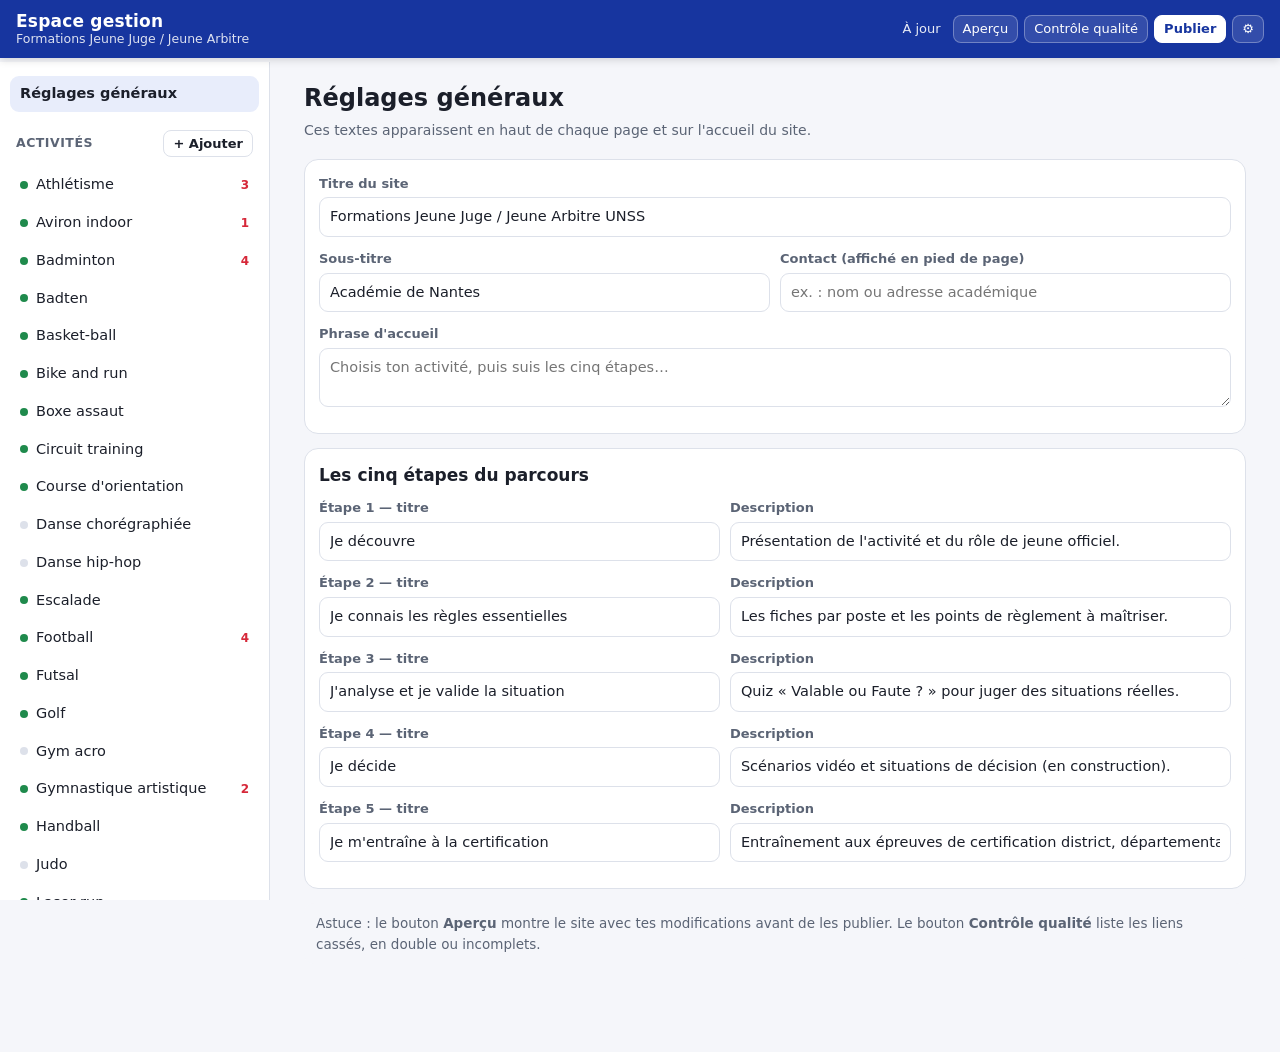
==== site/admin.html @ a2265fb1 "Initial commit" ====
<!doctype html>
<html lang="fr">
<head>
<meta charset="utf-8">
<meta name="viewport" content="width=device-width, initial-scale=1">
<meta name="robots" content="noindex">
<title>Espace gestion — Formations JA/JJ</title>
<link rel="stylesheet" href="assets/app.css">
<link rel="stylesheet" href="assets/admin.css">
</head>
<body class="admin">
<header class="top">
  <div class="top-in">
    <a class="marque" href="index.html"><b>Espace gestion</b><span id="a-sous">Formations Jeune Juge / Jeune Arbitre</span></a>
    <nav class="a-actions">
      <span id="etat" class="etat" role="status" aria-live="polite"></span>
      <button class="btn petit" id="b-apercu" title="Voir le site avec les modifications non publiées">Aperçu</button>
      <button class="btn petit" id="b-qualite">Contrôle qualité</button>
      <button class="btn petit prim" id="b-publier">Publier</button>
      <button class="btn petit" id="b-reglages" aria-label="Réglages de publication">⚙</button>
    </nav>
  </div>
</header>
<div class="a-cadre">
  <aside class="a-cote" aria-label="Activités">
    <button class="a-lien" data-vue="general">Réglages généraux</button>
    <div class="a-cote-titre">Activités <button class="btn petit" id="b-ajout-sport">+ Ajouter</button></div>
    <ul id="liste-sports"></ul>
    <div class="a-cote-pied">
      <button class="btn petit" id="b-export">Télécharger les fichiers (.zip)</button>
      <label class="btn petit">Importer un data.json<input type="file" id="f-import" accept=".json,application/json" hidden></label>
    </div>
  </aside>
  <main id="ed" class="a-main" tabindex="-1"><p>Chargement…</p></main>
</div>

<dialog id="dlg" class="a-dlg"><div id="dlg-in"></div></dialog>
<script src="assets/commun.js"></script>
<script src="assets/zip.js"></script>
<script src="assets/admin.js"></script>
</body>
</html>
---- site/assets/app.css ----
:root{
  --bleu:#17359f; --bleu-f:#0f2470; --bleu-c:#e8edfb; --rouge:#d62839; --vert:#1f8a4c; --vert-c:#e3f4ea; --rouge-c:#fbe6e8;
  --fond:#f5f6fa; --carte:#fff; --texte:#1b1f2a; --doux:#5b6475; --bord:#dde1ea; --ombre:0 1px 3px rgba(20,30,60,.08),0 4px 14px rgba(20,30,60,.06);
  --e1:#2a9d8f; --e2:#e9a23b; --e3:#5b6cd6; --e4:#c05ac2; --e5:#d0573f;
  --r:14px; font-family:system-ui,-apple-system,"Segoe UI",Roboto,"Helvetica Neue",Arial,sans-serif;
}
@media (prefers-color-scheme:dark){:root:not([data-theme=light]){
  --fond:#11141c; --carte:#1a1f2b; --texte:#e9ecf3; --doux:#a3abbd; --bord:#2c3344; --bleu-c:#1f2a4d; --vert-c:#16321f; --rouge-c:#3a1a1e; --ombre:none;
}}
*{box-sizing:border-box}
html{-webkit-text-size-adjust:100%}
body{margin:0;background:var(--fond);color:var(--texte);line-height:1.5;font-size:16px}
a{color:inherit}
button{font:inherit;cursor:pointer}
:focus-visible{outline:3px solid #ffbf47;outline-offset:2px}
#app:focus{outline:none}
.sr{position:absolute;width:1px;height:1px;overflow:hidden;clip:rect(0 0 0 0)}

/* En-tête */
.top{background:var(--bleu);color:#fff;position:sticky;top:0;z-index:20;box-shadow:0 2px 8px rgba(0,0,0,.15)}
.top-in{max-width:1180px;margin:0 auto;padding:12px 16px;display:flex;align-items:center;gap:14px}
.marque{display:flex;flex-direction:column;text-decoration:none;line-height:1.15;min-width:0}
.marque b{font-size:17px;letter-spacing:.2px}
.marque span{font-size:12.5px;opacity:.85}
.top nav{margin-left:auto;display:flex;gap:6px}
.top nav a{color:#fff;text-decoration:none;font-size:14px;padding:7px 11px;border-radius:9px;background:rgba(255,255,255,.12)}
.top nav a:hover{background:rgba(255,255,255,.22)}

main{max-width:1180px;margin:0 auto;padding:22px 16px 60px}
.fil{font-size:14px;color:var(--doux);margin:0 0 14px}
.fil a{color:var(--bleu);text-decoration:none}
@media (prefers-color-scheme:dark){:root:not([data-theme=light]) .fil a{color:#9fb3ff}}

/* Accueil */
.hero{display:grid;gap:6px;margin-bottom:18px}
.hero h1{margin:0;font-size:clamp(22px,4vw,30px);line-height:1.2}
.hero p{margin:0;color:var(--doux);max-width:70ch}
.outils{display:flex;gap:10px;flex-wrap:wrap;margin:16px 0 20px}
.recherche{flex:1;min-width:220px;padding:11px 14px;border:1px solid var(--bord);border-radius:11px;background:var(--carte);color:var(--texte);font-size:16px}
.etapes-legende{display:flex;gap:8px;flex-wrap:wrap;margin:0 0 20px;padding:0;list-style:none}
.etapes-legende li{display:flex;align-items:center;gap:7px;font-size:13.5px;background:var(--carte);border:1px solid var(--bord);border-radius:999px;padding:5px 11px 5px 5px}
.pastille{width:24px;height:24px;border-radius:50%;display:inline-grid;place-items:center;color:#fff;font-weight:700;font-size:13px;flex:none}
.e1{background:var(--e1)}.e2{background:var(--e2)}.e3{background:var(--e3)}.e4{background:var(--e4)}.e5{background:var(--e5)}

.grille{display:grid;grid-template-columns:repeat(auto-fill,minmax(210px,1fr));gap:14px}
.sport{background:var(--carte);border:1px solid var(--bord);border-radius:var(--r);padding:16px;text-decoration:none;display:flex;flex-direction:column;gap:10px;box-shadow:var(--ombre);transition:transform .12s,border-color .12s;min-height:118px}
.sport:hover{transform:translateY(-2px);border-color:var(--bleu)}
.sport h2{margin:0;font-size:17px;line-height:1.25}
.sport .ini{width:42px;height:42px;border-radius:11px;background:var(--bleu-c);color:var(--bleu);display:grid;place-items:center;font-weight:800;font-size:16px}
@media (prefers-color-scheme:dark){:root:not([data-theme=light]) .sport .ini{color:#b9c6ff}}
.jauge{display:flex;gap:4px;margin-top:auto}
.jauge i{flex:1;height:6px;border-radius:3px;background:var(--bord)}
.jauge i.ok.e1{background:var(--e1)}.jauge i.ok.e2{background:var(--e2)}.jauge i.ok.e3{background:var(--e3)}.jauge i.ok.e4{background:var(--e4)}.jauge i.ok.e5{background:var(--e5)}
.sport.inactif{opacity:.62;box-shadow:none;cursor:default}
.sport.inactif:hover{transform:none;border-color:var(--bord)}
.badge{display:inline-block;font-size:12px;font-weight:600;padding:2px 8px;border-radius:999px;background:var(--bord);color:var(--doux);width:max-content}

/* Page sport */
.entete-sport{display:flex;align-items:center;gap:14px;margin-bottom:18px}
.entete-sport .ini{width:54px;height:54px;border-radius:14px;background:var(--bleu);color:#fff;display:grid;place-items:center;font-weight:800;font-size:20px;flex:none}
.entete-sport h1{margin:0;font-size:clamp(22px,4vw,30px)}
.parcours{display:grid;gap:14px}
.etape{background:var(--carte);border:1px solid var(--bord);border-radius:var(--r);box-shadow:var(--ombre);overflow:hidden}
.etape > header{display:flex;gap:12px;align-items:flex-start;padding:15px 16px;border-left:6px solid var(--c,var(--bleu))}
.etape > header .pastille{width:32px;height:32px;font-size:15px}
.etape h2{margin:0;font-size:18px}
.etape header p{margin:2px 0 0;color:var(--doux);font-size:14px}
.items{list-style:none;margin:0;padding:4px 12px 14px;display:grid;grid-template-columns:repeat(auto-fill,minmax(250px,1fr));gap:8px}
.groupe-titre{grid-column:1/-1;font-size:13px;font-weight:700;text-transform:uppercase;letter-spacing:.5px;color:var(--doux);margin:8px 4px 0}
.item{display:flex;align-items:center;gap:10px;width:100%;text-align:left;background:var(--fond);border:1px solid var(--bord);border-radius:11px;padding:10px 12px;color:var(--texte);text-decoration:none;min-height:52px}
.item:hover{border-color:var(--bleu);background:var(--bleu-c)}
.item .ico{width:30px;height:30px;border-radius:8px;display:grid;place-items:center;flex:none;font-size:12px;font-weight:800;color:#fff}
.item .t{flex:1;min-width:0;font-size:14.5px;line-height:1.3}
.item .t small{display:block;color:var(--doux);font-size:12px}
.ico.doc{background:#3d6fd8}.ico.slides{background:#e2a12b}.ico.sheet{background:#2f9e5a}.ico.quiz{background:var(--e3)}.ico.wayground{background:#8b3fa8}.ico.lien,.ico.sharepoint{background:#68758a}.ico.video{background:#d0573f}
.vide{color:var(--doux);font-size:14px;padding:4px 16px 16px;margin:0}
.alerte{background:var(--rouge-c);border:1px solid var(--rouge);border-radius:10px;padding:8px 10px;font-size:13px;margin-top:4px}

/* Visionneuse */
dialog.vision{width:min(1100px,96vw);height:min(92vh,900px);padding:0;border:none;border-radius:16px;background:var(--carte);color:var(--texte);box-shadow:0 20px 60px rgba(0,0,0,.35)}
dialog.vision::backdrop{background:rgba(10,15,30,.6)}
.vision-in{display:flex;flex-direction:column;height:100%}
.vision-bar{display:flex;align-items:center;gap:10px;padding:10px 12px;border-bottom:1px solid var(--bord)}
.vision-bar h2{font-size:16px;margin:0;flex:1;min-width:0;overflow:hidden;text-overflow:ellipsis;white-space:nowrap}
.vision iframe{flex:1;border:0;width:100%;background:#fff}
.btn{display:inline-flex;align-items:center;gap:6px;border:1px solid var(--bord);background:var(--carte);color:var(--texte);border-radius:10px;padding:8px 13px;font-size:14.5px;text-decoration:none;line-height:1.2}
.btn:hover{border-color:var(--bleu)}
.btn.prim{background:var(--bleu);border-color:var(--bleu);color:#fff}
.btn.prim:hover{background:var(--bleu-f)}
.btn.dang{color:var(--rouge);border-color:var(--rouge)}
.btn.petit{padding:5px 9px;font-size:13px;border-radius:8px}

/* Quiz */
.quiz-tete{background:var(--carte);border:1px solid var(--bord);border-radius:var(--r);padding:18px;box-shadow:var(--ombre);margin-bottom:16px}
.quiz-tete .sur{font-size:12.5px;font-weight:700;letter-spacing:.6px;text-transform:uppercase;color:var(--e3)}
.quiz-tete h1{margin:4px 0 6px;font-size:clamp(21px,3.6vw,28px)}
.quiz-tete p{margin:0;color:var(--doux)}
.score{position:sticky;top:64px;z-index:5;display:flex;gap:10px;align-items:center;flex-wrap:wrap;background:var(--carte);border:1px solid var(--bord);border-radius:12px;padding:10px 12px;margin-bottom:14px;box-shadow:var(--ombre)}
.score .barre{flex:1;min-width:120px;height:8px;background:var(--bord);border-radius:4px;overflow:hidden}
.score .barre i{display:block;height:100%;background:var(--e3);width:0;transition:width .25s}
.score b{font-variant-numeric:tabular-nums}
.theme-titre{font-size:15px;font-weight:700;margin:22px 2px 10px;color:var(--bleu)}
@media (prefers-color-scheme:dark){:root:not([data-theme=light]) .theme-titre{color:#9fb3ff}}
.q{background:var(--carte);border:1px solid var(--bord);border-radius:12px;padding:14px;margin-bottom:10px}
.q .num{font-size:12px;font-weight:800;color:var(--doux)}
.q p{margin:4px 0 12px;font-size:16px}
.choix{display:flex;gap:8px;flex-wrap:wrap}
.choix button{flex:1;min-width:120px;border:2px solid var(--bord);background:var(--fond);color:var(--texte);border-radius:10px;padding:10px;font-weight:700}
.choix button[data-r=valable]:hover:not(:disabled){border-color:var(--vert)}
.choix button[data-r=faute]:hover:not(:disabled){border-color:var(--rouge)}
.choix button:disabled{cursor:default;opacity:.55}
.choix button.pris{opacity:1}
.q.juste{border-color:var(--vert)}
.q.faux{border-color:var(--rouge)}
.retour{margin-top:10px;padding:10px 12px;border-radius:10px;font-size:14.5px}
.q.juste .retour{background:var(--vert-c)}
.q.faux .retour{background:var(--rouge-c)}
.retour b{display:block;margin-bottom:2px}
.bilan{background:var(--carte);border:2px solid var(--e3);border-radius:var(--r);padding:20px;text-align:center;margin-top:18px}
.bilan .gros{font-size:42px;font-weight:800;color:var(--e3)}
.options-quiz{display:flex;gap:8px;flex-wrap:wrap;margin-top:12px}

footer.pied{max-width:1180px;margin:0 auto;padding:20px 16px 40px;color:var(--doux);font-size:13px;border-top:1px solid var(--bord)}
.apercu{background:#ffbf47;color:#222;text-align:center;font-size:14px;padding:6px 10px;font-weight:600}

@media (max-width:600px){
  .top nav a.secondaire{display:none}
  .items{grid-template-columns:1fr}
  .score{top:58px}
}
@media print{.top,.score,.options-quiz,footer{display:none}.q{break-inside:avoid}}
---- site/assets/admin.css ----
.admin .top-in{max-width:none}
.a-actions{display:flex;align-items:center;gap:6px;flex-wrap:wrap}
.admin .top .btn{background:rgba(255,255,255,.12);color:#fff;border-color:rgba(255,255,255,.3)}
.admin .top .btn.prim{background:#fff;color:var(--bleu);border-color:#fff;font-weight:700}
.etat{font-size:13px;opacity:.9;margin-right:6px}
.etat.modif::before{content:"● ";color:#ffbf47}
.a-cadre{display:grid;grid-template-columns:270px 1fr;min-height:calc(100vh - 62px)}
.a-cote{border-right:1px solid var(--bord);background:var(--carte);padding:14px 10px;position:sticky;top:62px;height:calc(100vh - 62px);overflow:auto;display:flex;flex-direction:column;gap:6px}
.a-cote ul{list-style:none;margin:0;padding:0;display:grid;gap:2px}
.a-lien{display:flex;align-items:center;gap:8px;width:100%;text-align:left;background:none;border:0;border-radius:9px;padding:7px 10px;color:var(--texte);font-size:14.5px}
.a-lien:hover{background:var(--fond)}
.a-lien.actif{background:var(--bleu-c);font-weight:700}
.a-lien .pt{width:8px;height:8px;border-radius:50%;flex:none;background:var(--vert)}
.a-lien .pt.off{background:var(--bord)}
.a-lien .nb{margin-left:auto;font-size:12px;color:var(--rouge);font-weight:700}
.a-cote-titre{display:flex;align-items:center;justify-content:space-between;font-size:12.5px;font-weight:700;text-transform:uppercase;letter-spacing:.5px;color:var(--doux);margin:12px 6px 4px}
.a-cote-pied{margin-top:auto;display:grid;gap:6px;padding-top:12px;border-top:1px solid var(--bord)}
.a-main{padding:22px clamp(14px,3vw,34px) 80px;max-width:1100px;width:100%}
.a-main h1{margin:0 0 4px;font-size:24px}
.a-aide{color:var(--doux);font-size:14px;margin:0 0 18px}
.champ{display:grid;gap:4px;margin-bottom:12px}
.champ label,.lab{font-size:13px;font-weight:700;color:var(--doux)}
.admin input[type=text],.admin input[type=url],.admin input[type=password],.admin input:not([type]),.admin select,.admin textarea{width:100%;font:inherit;font-size:14.5px;padding:8px 10px;border:1px solid var(--bord);border-radius:9px;background:var(--carte);color:var(--texte)}
.admin textarea{resize:vertical;min-height:58px;line-height:1.4}
.ligne{display:flex;gap:10px;flex-wrap:wrap;align-items:end}
.ligne > *{flex:1;min-width:180px}
.bloc{background:var(--carte);border:1px solid var(--bord);border-radius:var(--r);padding:14px;margin-bottom:14px}
.bloc > h2{margin:0 0 10px;font-size:17px;display:flex;align-items:center;gap:10px}
.rang{display:grid;grid-template-columns:150px 1fr 1.4fr 150px auto;gap:6px;align-items:start;padding:8px;border:1px solid var(--bord);border-radius:10px;margin-bottom:6px;background:var(--fond)}
.rang .act{display:flex;gap:4px}
.rang .act .btn{padding:6px 8px}
.rang .msg{grid-column:1/-1;font-size:12.5px}
.msg.ko{color:var(--rouge)} .msg.av{color:#a86600}
@media (prefers-color-scheme:dark){:root:not([data-theme=light]) .msg.av{color:#ffbf47}}
.vide-ed{color:var(--doux);font-size:14px;margin:4px 0 8px}
.qrow{display:grid;grid-template-columns:34px 1fr 120px 1fr auto;gap:6px;align-items:start;padding:8px;border:1px solid var(--bord);border-radius:10px;margin-bottom:6px;background:var(--fond)}
.qrow .n{font-weight:800;color:var(--doux);font-size:13px;padding-top:9px}
.qrow select.valable{border-color:var(--vert)} .qrow select.faute{border-color:var(--rouge)}
.liste-q{display:grid;gap:8px}
.anomalie{display:flex;gap:10px;align-items:flex-start;padding:9px 11px;border-radius:10px;border:1px solid var(--bord);background:var(--carte);margin-bottom:6px;font-size:14px}
.anomalie .niv{font-size:11px;font-weight:800;padding:2px 7px;border-radius:999px;color:#fff;flex:none;margin-top:1px}
.niv.err{background:var(--rouge)} .niv.att{background:#c98200} .niv.inf{background:#68758a}
.anomalie a,.anomalie button.lien{color:var(--bleu);background:none;border:0;padding:0;text-decoration:underline;font-size:inherit}
.a-dlg{border:0;border-radius:16px;padding:0;width:min(720px,94vw);background:var(--carte);color:var(--texte);box-shadow:0 20px 60px rgba(0,0,0,.35)}
.a-dlg::backdrop{background:rgba(10,15,30,.55)}
#dlg-in{padding:20px}
#dlg-in h2{margin:0 0 10px}
.pied-dlg{display:flex;gap:8px;justify-content:flex-end;margin-top:14px;flex-wrap:wrap}
.note{font-size:13.5px;color:var(--doux);background:var(--fond);border-radius:10px;padding:10px 12px;margin:8px 0}
.note code{font-size:12.5px}
.sticky-bas{position:sticky;bottom:0;background:var(--fond);padding:10px 0;display:flex;gap:8px;flex-wrap:wrap;border-top:1px solid var(--bord);margin-top:16px}
@media (max-width:900px){
  .a-cadre{grid-template-columns:1fr}
  .a-cote{position:static;height:auto;max-height:none;border-right:0;border-bottom:1px solid var(--bord)}
  .rang{grid-template-columns:1fr 1fr}
  .rang .act{grid-column:1/-1}
  .qrow{grid-template-columns:28px 1fr}
  .qrow > *:not(.n){grid-column:2}
}
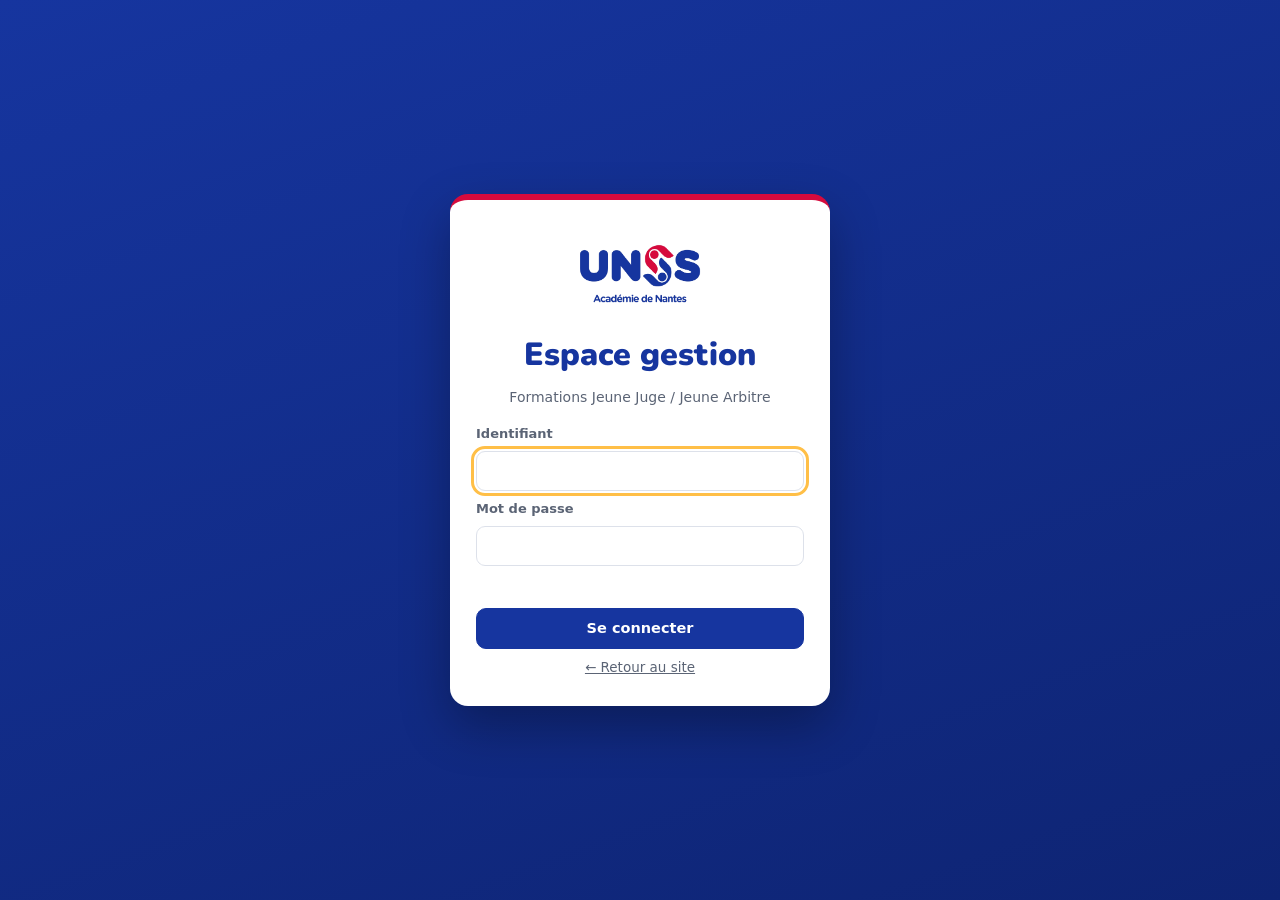
==== commit e049c6f8: "go" ====
--- a/site/admin.html
+++ b/site/admin.html
@@ -35,6 +35,7 @@
 </div>
 
 <dialog id="dlg" class="a-dlg"><div id="dlg-in"></div></dialog>
+<script src="assets/acces.js"></script>
 <script src="assets/commun.js"></script>
 <script src="assets/zip.js"></script>
 <script src="assets/admin.js"></script>
--- a/site/assets/app.css
+++ b/site/assets/app.css
@@ -1,12 +1,9 @@
 :root{
-  --bleu:#17359f; --bleu-f:#0f2470; --bleu-c:#e8edfb; --rouge:#d62839; --vert:#1f8a4c; --vert-c:#e3f4ea; --rouge-c:#fbe6e8;
+  --bleu:#16359f; --bleu-f:#0e2473; --bleu-c:#e9edf9; --rouge:#d60a3d; --rouge-f:#a8072f; --vert:#1f8a4c; --vert-c:#e3f4ea; --rouge-c:#fbe6e8;
   --fond:#f5f6fa; --carte:#fff; --texte:#1b1f2a; --doux:#5b6475; --bord:#dde1ea; --ombre:0 1px 3px rgba(20,30,60,.08),0 4px 14px rgba(20,30,60,.06);
-  --e1:#2a9d8f; --e2:#e9a23b; --e3:#5b6cd6; --e4:#c05ac2; --e5:#d0573f;
+  --e1:#1f5fc4; --e2:#e3a300; --e3:#2e9d4b; --e4:#e2553f; --e5:#7b4fc4; color-scheme:light;
   --r:14px; font-family:system-ui,-apple-system,"Segoe UI",Roboto,"Helvetica Neue",Arial,sans-serif;
 }
-@media (prefers-color-scheme:dark){:root:not([data-theme=light]){
-  --fond:#11141c; --carte:#1a1f2b; --texte:#e9ecf3; --doux:#a3abbd; --bord:#2c3344; --bleu-c:#1f2a4d; --vert-c:#16321f; --rouge-c:#3a1a1e; --ombre:none;
-}}
 *{box-sizing:border-box}
 html{-webkit-text-size-adjust:100%}
 body{margin:0;background:var(--fond);color:var(--texte);line-height:1.5;font-size:16px}
@@ -29,7 +26,6 @@
 main{max-width:1180px;margin:0 auto;padding:22px 16px 60px}
 .fil{font-size:14px;color:var(--doux);margin:0 0 14px}
 .fil a{color:var(--bleu);text-decoration:none}
-@media (prefers-color-scheme:dark){:root:not([data-theme=light]) .fil a{color:#9fb3ff}}
 
 /* Accueil */
 .hero{display:grid;gap:6px;margin-bottom:18px}
@@ -47,7 +43,6 @@
 .sport:hover{transform:translateY(-2px);border-color:var(--bleu)}
 .sport h2{margin:0;font-size:17px;line-height:1.25}
 .sport .ini{width:42px;height:42px;border-radius:11px;background:var(--bleu-c);color:var(--bleu);display:grid;place-items:center;font-weight:800;font-size:16px}
-@media (prefers-color-scheme:dark){:root:not([data-theme=light]) .sport .ini{color:#b9c6ff}}
 .jauge{display:flex;gap:4px;margin-top:auto}
 .jauge i{flex:1;height:6px;border-radius:3px;background:var(--bord)}
 .jauge i.ok.e1{background:var(--e1)}.jauge i.ok.e2{background:var(--e2)}.jauge i.ok.e3{background:var(--e3)}.jauge i.ok.e4{background:var(--e4)}.jauge i.ok.e5{background:var(--e5)}
@@ -100,7 +95,6 @@
 .score .barre i{display:block;height:100%;background:var(--e3);width:0;transition:width .25s}
 .score b{font-variant-numeric:tabular-nums}
 .theme-titre{font-size:15px;font-weight:700;margin:22px 2px 10px;color:var(--bleu)}
-@media (prefers-color-scheme:dark){:root:not([data-theme=light]) .theme-titre{color:#9fb3ff}}
 .q{background:var(--carte);border:1px solid var(--bord);border-radius:12px;padding:14px;margin-bottom:10px}
 .q .num{font-size:12px;font-weight:800;color:var(--doux)}
 .q p{margin:4px 0 12px;font-size:16px}
@@ -129,3 +123,145 @@
   .score{top:58px}
 }
 @media print{.top,.score,.options-quiz,footer{display:none}.q{break-inside:avoid}}
+
+/* ===== Charte UNSS : bandeau, accueil, page activité ===== */
+.top{background:var(--bleu);border-bottom:5px solid var(--rouge)}
+.top-in{padding:8px 16px}
+.marque{flex-direction:row;align-items:center;gap:12px}
+.marque .logo{background:#fff;border-radius:10px;padding:4px 8px;display:flex;align-items:center;flex:none}
+.marque .logo img{height:34px;width:auto;display:block}
+.marque .txt{display:flex;flex-direction:column;min-width:0}
+.top nav a{background:rgba(255,255,255,.14)}
+.top nav a:hover{background:var(--rouge)}
+body.accueil{background:#fff}
+body.accueil::before{content:"";position:fixed;inset:72px 0 0 0;background:url(logo-unss-nantes.png) center 58%/min(78vw,900px) auto no-repeat;opacity:.07;pointer-events:none;z-index:0}
+body.accueil main{position:relative;z-index:1}
+.hero-ligne{display:flex;align-items:flex-end;gap:16px;flex-wrap:wrap;margin-bottom:16px}
+.hero-ligne h1{margin:0;font-size:clamp(20px,3.2vw,28px);color:var(--bleu);line-height:1.15}
+.hero-ligne h1::after{content:"";display:block;width:64px;height:4px;background:var(--rouge);border-radius:2px;margin-top:6px}
+.hero-ligne p{margin:4px 0 0;color:var(--doux);font-size:14.5px}
+.hero-ligne .recherche{flex:0 1 300px;min-width:200px;margin-left:auto;border-color:var(--bleu)}
+.grille.tuiles{grid-template-columns:repeat(auto-fill,minmax(122px,1fr));gap:10px}
+.tuile{position:relative;background:rgba(255,255,255,.92);border:2px solid var(--bleu-c);border-radius:14px;padding:10px 8px 9px;text-decoration:none;display:flex;flex-direction:column;align-items:center;gap:6px;text-align:center;transition:transform .12s,border-color .12s,box-shadow .12s}
+.tuile img{width:58px;height:58px;object-fit:contain}
+.tuile b{font-size:13.5px;line-height:1.2;color:var(--bleu);min-height:2.4em;display:flex;align-items:center}
+.tuile:hover{transform:translateY(-2px);border-color:var(--rouge);box-shadow:0 6px 16px rgba(22,53,159,.15)}
+.tuile.inactif{filter:grayscale(1);opacity:.6;cursor:default}
+.tuile.inactif:hover{transform:none;border-color:var(--bleu-c);box-shadow:none}
+.tuile .bientot{position:absolute;top:6px;right:6px;font-size:10px;font-weight:700;background:var(--rouge);color:#fff;border-radius:999px;padding:1px 6px;filter:none}
+
+/* Page d'une activité (reprise de la mise en page d'origine) */
+.cadre-sport{background:var(--bleu);border-radius:20px;padding:clamp(8px,1.6vw,18px)}
+.hub{position:relative;background:#fff;border-radius:14px;padding:clamp(12px,2vw,26px);display:grid;grid-template-columns:1fr 1.15fr 1fr;gap:clamp(10px,2vw,26px);align-items:center}
+.hub .col{display:grid;gap:clamp(10px,1.6vw,20px)}
+.hub .centre{display:flex;flex-direction:column;align-items:center;gap:clamp(8px,1.4vw,16px)}
+.hub .centre .logo-hub{width:min(260px,80%);height:auto}
+.hub .nom-sport{display:flex;align-items:center;gap:10px;font-size:clamp(20px,3vw,34px);font-weight:900;color:#111;text-transform:uppercase;letter-spacing:.5px;text-align:center;line-height:1.1}
+.hub .nom-sport img{width:clamp(40px,5vw,60px);height:auto}
+.etape-img{position:relative;display:block;border-radius:14px;overflow:hidden;box-shadow:0 3px 10px rgba(0,0,0,.15);transition:transform .15s,box-shadow .15s;background:#fff}
+.etape-img img{display:block;width:100%;height:auto}
+.etape-img:hover{transform:scale(1.03);box-shadow:0 8px 22px rgba(0,0,0,.22)}
+.etape-img .nb{position:absolute;bottom:8px;right:8px;background:var(--bleu);color:#fff;font-size:12px;font-weight:700;border-radius:999px;padding:2px 9px}
+.etape-img.vide img{filter:grayscale(.85);opacity:.55}
+.etape-img.vide .nb{background:var(--rouge)}
+.etape-img.vide:hover{transform:none}
+.retour-rond{position:absolute;top:10px;left:10px;width:38px;height:38px;border-radius:50%;border:2px solid var(--rouge);color:var(--rouge);display:grid;place-items:center;text-decoration:none;font-size:20px;background:#fff;z-index:2}
+.retour-rond:hover{background:var(--rouge);color:#fff}
+@media (max-width:760px){
+  .hub{grid-template-columns:1fr 1fr}
+  .hub .centre{grid-column:1/-1;order:-1}
+  .hub .col{display:contents}
+}
+
+/* Page d'une étape */
+.tete-etape{display:flex;gap:16px;align-items:center;background:#fff;border:2px solid var(--bleu-c);border-radius:16px;padding:12px;margin-bottom:16px}
+.tete-etape img.ill{width:120px;height:auto;border-radius:10px;flex:none}
+.tete-etape .icone-sport{width:44px;height:44px}
+.tete-etape h1{margin:0;font-size:clamp(20px,3vw,26px);color:var(--bleu)}
+.tete-etape p{margin:4px 0 0;color:var(--doux)}
+.nav-etapes{display:flex;gap:8px;flex-wrap:wrap;margin-top:16px}
+@media (max-width:560px){.tete-etape img.ill{width:80px}}
+
+/* Ajustements : tout l'accueil et toute la page activité tiennent sur un écran */
+.grille.tuiles{grid-template-columns:repeat(auto-fill,minmax(98px,1fr));gap:8px}
+.tuile{padding:8px 5px 7px;gap:4px;background:rgba(255,255,255,.82);border-radius:12px}
+.tuile img,.tuile .ini{width:46px;height:46px}
+.tuile b{font-size:12.5px;min-height:2.4em}
+body.accueil::before{background-size:min(92vw,1100px) auto;opacity:.09}
+body.accueil main{padding-top:16px}
+.hero-ligne{margin-bottom:12px}
+.hub{--h:calc(100vh - 230px);grid-template-columns:auto auto auto;justify-content:center}
+.hub .col{justify-items:center}
+.hub .col .etape-img img{max-height:calc((var(--h) - 20px) / 2);width:auto;max-width:100%}
+.hub .centre .etape-img img{max-height:calc(var(--h) * .58);width:auto;max-width:100%}
+.hub .centre .logo-hub{max-height:calc(var(--h) * .16);width:auto}
+.hub .nom-sport{font-size:clamp(18px,2.6vw,30px)}
+.hub .nom-sport img{width:clamp(34px,4vw,50px)}
+.etape-img{width:fit-content}
+@media (max-width:760px){
+  .hub{grid-template-columns:1fr 1fr;--h:auto}
+  .hub .col .etape-img img,.hub .centre .etape-img img{max-height:none;width:100%}
+  .etape-img{width:auto}
+  .hub .centre .logo-hub{max-height:70px}
+}
+
+/* ===== Couleurs des 5 étapes (reprises des illustrations) ===== */
+:root{--e1:#0a3faa;--e2:#f4c20d;--e3:#089f3b;--e4:#f45d06;--e5:#4f1f96}
+/* Ressources : icônes dessinées, sans sous-titre */
+.item{min-height:56px;gap:12px;font-weight:600}
+.item .t{font-size:15px}
+.item .ico{width:38px;height:38px;border-radius:11px;color:#fff;font-size:0}
+.item .ico svg{width:22px;height:22px}
+.ico.doc{background:linear-gradient(135deg,#3b7bf0,#1d4fc4)}
+.ico.slides{background:linear-gradient(135deg,#ffb52e,#f08a00)}
+.ico.sheet{background:linear-gradient(135deg,#27b265,#118545)}
+.ico.quiz{background:linear-gradient(135deg,#2bb34f,#0b8a36)}
+.ico.video{background:linear-gradient(135deg,#ff4b4b,#d60a3d)}
+.ico.wayground{background:linear-gradient(135deg,#9a55e0,#6a2bb5)}
+.ico.lien,.ico.sharepoint{background:linear-gradient(135deg,#6f7f99,#4a5872)}
+.item .ext{color:var(--doux)}
+/* Boutons de navigation entre étapes */
+.btn-etape{display:inline-flex;align-items:center;gap:8px;padding:5px 12px 5px 5px;border-radius:12px;background:var(--c);color:#fff;text-decoration:none;font-weight:700;font-size:14px;box-shadow:0 2px 6px rgba(0,0,0,.15);transition:transform .12s,filter .12s}
+.btn-etape img{width:34px;height:34px;border-radius:8px;object-fit:cover;background:#fff}
+.btn-etape:hover{transform:translateY(-1px);filter:brightness(1.08)}
+.btn-etape.e1{--c:var(--e1)}.btn-etape.e2{--c:var(--e2);color:#10233d}.btn-etape.e3{--c:var(--e3)}.btn-etape.e4{--c:var(--e4)}.btn-etape.e5{--c:var(--e5)}
+.nav-etapes .btn.prim{border-radius:12px;padding:10px 14px}
+.tete-etape{border-left:8px solid var(--c,var(--bleu))}
+/* Accueil : icônes de sport plus grandes */
+.grille.tuiles{grid-template-columns:repeat(auto-fill,minmax(112px,1fr));gap:10px}
+.tuile{padding:8px 4px 8px;gap:3px}
+.tuile img,.tuile .ini{width:78px;height:78px}
+.tuile b{font-size:12.5px;min-height:2.3em}
+
+/* ===== Police douce (Nunito, hébergée avec le site) ===== */
+@font-face{font-family:'Nunito';font-style:normal;font-weight:600 900;font-display:swap;src:url(polices/nunito-latin.woff2) format('woff2')}
+.hero-ligne h1,.tete-etape h1,.quiz-tete h1,.tuile b,.btn-etape,.item .t,.etape h2,.marque b,.theme-titre,.bilan .gros{font-family:'Nunito',system-ui,sans-serif}
+.tuile b{font-weight:800;font-size:13.5px}
+.hero-ligne h1,.tete-etape h1,.quiz-tete h1{font-weight:900;letter-spacing:.1px}
+.item .t{font-weight:700;font-size:15.5px}
+.btn-etape{font-weight:800;font-size:14.5px}
+/* Nom de l'activité au centre de la page */
+.hub .nom-sport{display:flex;align-items:center;justify-content:center;gap:14px;text-transform:none;letter-spacing:0}
+.hub .nom-sport img{width:clamp(64px,7.5vw,104px);height:auto;filter:drop-shadow(0 3px 6px rgba(22,53,159,.18))}
+.hub .nom-sport h1{margin:0;font-family:'Nunito',system-ui,sans-serif;font-weight:900;color:var(--bleu);font-size:clamp(26px,3.4vw,44px);line-height:1.05;text-align:left}
+.hub{--h:calc(100vh - 250px)}
+.hub{grid-template-columns:repeat(3,minmax(0,1fr))}
+.hub .nom-sport{max-width:100%}
+.hub .nom-sport.long h1{font-size:clamp(20px,2.4vw,32px)}
+.hub .nom-sport.long img{width:clamp(56px,6vw,84px)}
+@media (max-width:760px){.hub{grid-template-columns:1fr 1fr}}
+
+/* ===== Bandeau illustré de l'accueil ===== */
+.banniere{border-radius:18px;overflow:hidden;margin:0 0 14px;box-shadow:0 4px 16px rgba(22,53,159,.15);background:#fff;height:clamp(130px,26vh,300px)}
+.banniere img{display:block;width:100%;height:100%;object-fit:cover;object-position:center 42%}
+body.accueil::before{inset:auto 0 0 0;top:auto;height:62vh}
+.hero-ligne h1{font-size:clamp(19px,2.4vw,24px)}
+@media (max-width:600px){.banniere{height:auto}.banniere img{height:auto;object-fit:contain}}
+
+/* Accueil : un seul bandeau (l'illustration), boutons intégrés */
+body.accueil .top{display:none}
+.banniere{position:relative}
+.ban-nav{position:absolute;top:12px;right:12px;display:flex;gap:8px}
+.ban-nav a{background:var(--bleu);color:#fff;text-decoration:none;font-family:'Nunito',system-ui,sans-serif;font-weight:800;font-size:14.5px;padding:8px 14px;border-radius:999px;box-shadow:0 3px 10px rgba(0,0,0,.25);border:2px solid #fff}
+.ban-nav a:hover{background:var(--rouge)}
+@media (max-width:600px){.ban-nav{top:8px;right:8px}.ban-nav a{font-size:12.5px;padding:6px 10px}}
--- a/site/assets/admin.css
+++ b/site/assets/admin.css
@@ -57,3 +57,15 @@
   .qrow{grid-template-columns:28px 1fr}
   .qrow > *:not(.n){grid-column:2}
 }
+
+/* Écran de connexion */
+body.verrouille > :not(.acces):not(script){display:none!important}
+.acces{min-height:100vh;display:grid;place-items:center;background:linear-gradient(160deg,var(--bleu),#0e2473);padding:16px}
+.acces-boite{background:#fff;border-radius:18px;padding:28px 26px;width:min(380px,100%);display:grid;gap:8px;box-shadow:0 20px 50px rgba(0,0,0,.3);border-top:6px solid var(--rouge)}
+.acces-boite img{width:150px;margin:0 auto 4px}
+.acces-boite h1{margin:0;text-align:center;color:var(--bleu);font-family:'Nunito',system-ui,sans-serif;font-weight:900}
+.acces-boite > p{margin:0 0 8px;text-align:center;color:var(--doux);font-size:14px}
+.acces-boite label{font-size:13px;font-weight:700;color:var(--doux)}
+.acces-boite button{justify-content:center;padding:11px;margin-top:4px;font-weight:700}
+.acces-boite a{text-align:center;font-size:13.5px;color:var(--doux)}
+.acces-err{color:var(--rouge);font-size:13.5px;min-height:1em;margin:0}
